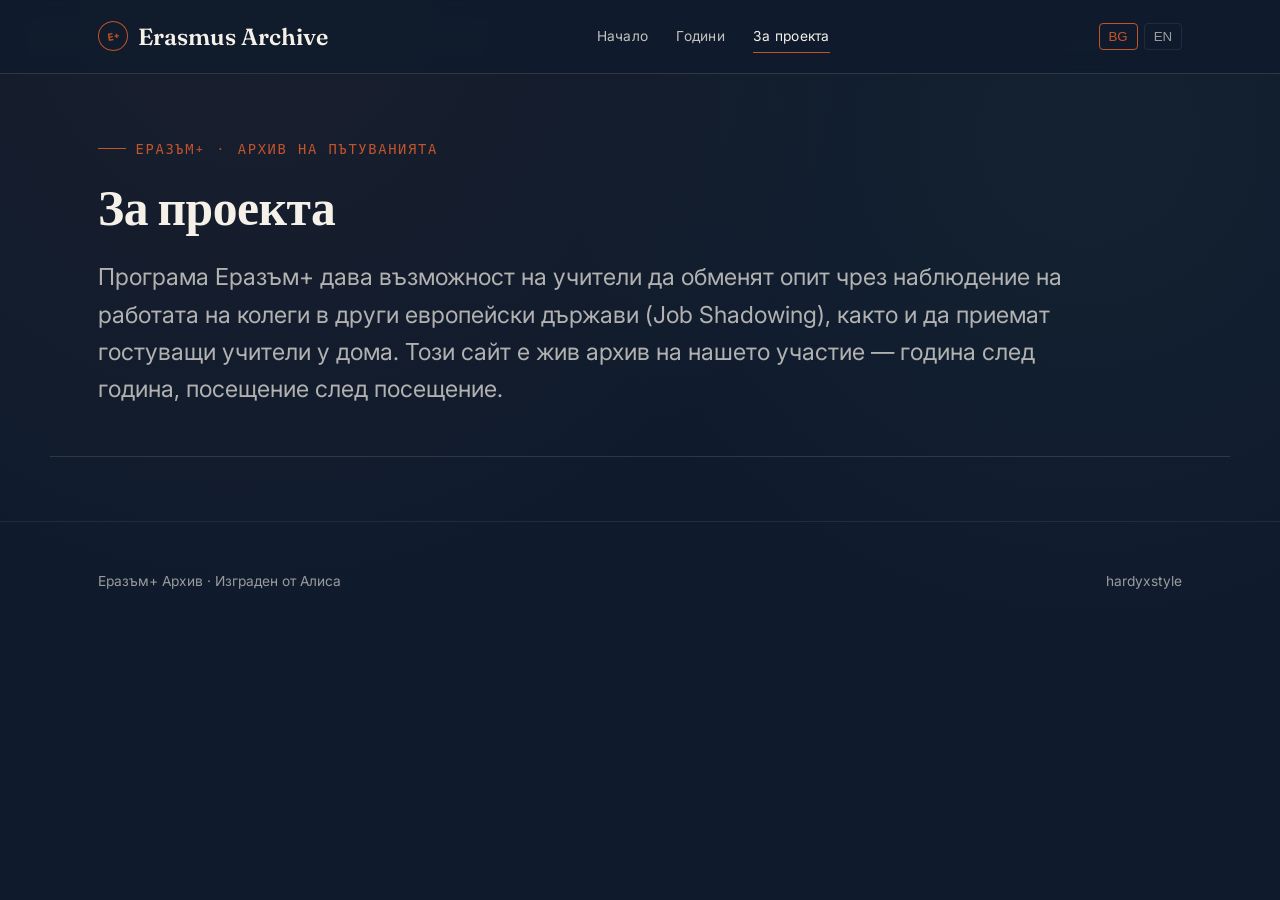
==== about.html @ c739f085 "Add files via upload" ====
<!DOCTYPE html>
<html lang="bg">
<head>
<meta charset="UTF-8">
<meta name="viewport" content="width=device-width, initial-scale=1.0">
<title>За проекта · Erasmus Archive</title>
<link rel="preconnect" href="https://fonts.googleapis.com">
<link href="https://fonts.googleapis.com/css2?family=Fraunces:ital,wght@0,500;0,600;1,500&family=Inter:wght@400;500;600&family=Space+Mono:wght@400;700&display=swap" rel="stylesheet">
<link rel="stylesheet" href="css/main.css">
</head>
<body>

<header class="site-header">
  <div class="container site-header__inner">
    <a href="index.html" class="brand">
      <span class="brand__mark">E+</span>
      <span>Erasmus Archive</span>
    </a>
    <nav class="main-nav" aria-label="Основна навигация">
      <a href="index.html" data-i18n="nav_home">Начало</a>
      <a href="years.html" data-i18n="nav_years">Години</a>
      <a href="about.html" aria-current="page" data-i18n="nav_about">За проекта</a>
    </nav>
    <div class="lang-switch" role="group" aria-label="Избор на език">
      <button data-lang="bg" aria-pressed="true">BG</button>
      <button data-lang="en" aria-pressed="false">EN</button>
    </div>
    <button class="nav-toggle" aria-label="Меню">☰</button>
  </div>
</header>

<main>
  <section class="year-hero container">
    <p class="hero__eyebrow" data-i18n="hero_eyebrow">Еразъм+ · Архив на пътуванията</p>
    <h1 class="year-hero__title" data-bg="За проекта" data-en="About the project" id="about-title">За проекта</h1>
    <p class="year-hero__summary" style="margin-top:1.5rem; max-width: 65ch;" data-bg="Програма Еразъм+ дава възможност на учители да обменят опит чрез наблюдение на работата на колеги в други европейски държави (Job Shadowing), както и да приемат гостуващи учители у дома. Този сайт е жив архив на нашето участие — година след година, посещение след посещение."
     data-en="The Erasmus+ programme allows teachers to exchange experience through Job Shadowing visits to colleagues in other European countries, as well as hosting visiting teachers at home. This site is a living archive of our participation — year after year, visit after visit."
     id="about-text">
      Програма Еразъм+ дава възможност на учители да обменят опит чрез наблюдение на работата на колеги в други европейски държави (Job Shadowing), както и да приемат гостуващи учители у дома. Този сайт е жив архив на нашето участие — година след година, посещение след посещение.
    </p>
  </section>
</main>

<footer class="site-footer">
  <div class="container site-footer__inner">
    <span data-i18n="footer_text">Еразъм+ Архив · Изграден от Алиса</span>
    <span>hardyxstyle</span>
  </div>
</footer>

<script src="data/index.js"></script>
<script src="js/common.js"></script>
<script>
  function renderAbout() {
    const lang = window.getLang();
    document.getElementById("about-title").textContent = document.getElementById("about-title").dataset[lang];
    document.getElementById("about-text").textContent = document.getElementById("about-text").dataset[lang];
  }
  document.addEventListener("DOMContentLoaded", () => { window.initLangSwitch(); window.initMobileNav(); renderAbout(); });
  document.addEventListener("langchange", renderAbout);
</script>
</body>
</html>
---- css/main.css ----
/* ============================================
   ERASMUS+ ARCHIVE — Design Tokens
   Концепция: пътен дневник / паспорт с печати
   ============================================ */

:root {
  /* Color tokens */
  --ink-900: #0F1B2D;       /* дълбоко мастилено синьо — основен фон */
  --ink-800: #16263D;       /* леко по-светъл слой */
  --ink-700: #1F3350;       /* карти/повърхности */
  --paper: #E8DCC8;         /* топъл пясъчен — "хартия" акценти */
  --paper-light: #F5F1E8;   /* почти бяло — текст на тъмно */
  --stamp: #C2542C;         /* ръждиво-оранжево — печат с мастило */
  --stamp-dark: #9E4322;
  --visited: #7A9B76;       /* мек зелен — посетени маркери */
  --line: rgba(232, 220, 200, 0.14);

  /* Type */
  --font-display: 'Fraunces', 'Georgia', serif;
  --font-body: 'Inter', -apple-system, sans-serif;
  --font-mono: 'Space Mono', monospace;

  /* Scale */
  --step--1: clamp(0.8rem, 0.78rem + 0.1vw, 0.875rem);
  --step-0: clamp(1rem, 0.96rem + 0.2vw, 1.125rem);
  --step-1: clamp(1.25rem, 1.18rem + 0.35vw, 1.5rem);
  --step-2: clamp(1.6rem, 1.45rem + 0.75vw, 2.1rem);
  --step-3: clamp(2.2rem, 1.9rem + 1.5vw, 3.2rem);
  --step-4: clamp(3rem, 2.4rem + 3vw, 5rem);

  --radius: 4px;
  --radius-lg: 10px;
  --ease: cubic-bezier(0.22, 1, 0.36, 1);
}

* { box-sizing: border-box; margin: 0; padding: 0; }

html { scroll-behavior: smooth; }
@media (prefers-reduced-motion: reduce) {
  html { scroll-behavior: auto; }
  *, *::before, *::after { animation-duration: 0.01ms !important; transition-duration: 0.01ms !important; }
}

body {
  background: var(--ink-900);
  color: var(--paper-light);
  font-family: var(--font-body);
  font-size: var(--step-0);
  line-height: 1.6;
  min-height: 100vh;
  background-image:
    radial-gradient(circle at 20% 0%, rgba(194, 84, 44, 0.06), transparent 45%),
    radial-gradient(circle at 85% 15%, rgba(122, 155, 118, 0.05), transparent 40%);
}

img, video { max-width: 100%; display: block; }
a { color: inherit; text-decoration: none; }

h1, h2, h3, h4 { font-family: var(--font-display); font-weight: 600; line-height: 1.1; letter-spacing: -0.01em; }

::selection { background: var(--stamp); color: var(--paper-light); }

:focus-visible {
  outline: 2px solid var(--stamp);
  outline-offset: 3px;
}
.intro-video-section video {
  width: 100%;
  max-width: 540px;
  border-radius: var(--radius-lg);
  border: 1px solid var(--line);
  background: var(--ink-700);
  display: block;
  margin-inline: 0;
}
.container {
  max-width: 1180px;
  margin-inline: auto;
  padding-inline: clamp(1.25rem, 4vw, 3rem);
}

/* ============ Header / Nav ============ */

.site-header {
  position: sticky;
  top: 0;
  z-index: 50;
  background: rgba(15, 27, 45, 0.82);
  backdrop-filter: blur(10px);
  border-bottom: 1px solid var(--line);
}

.site-header__inner {
  display: flex;
  align-items: center;
  justify-content: space-between;
  padding-block: 1.1rem;
}

.brand {
  display: flex;
  align-items: center;
  gap: 0.6rem;
  font-family: var(--font-display);
  font-size: var(--step-1);
  font-weight: 600;
}

.brand__mark {
  width: 30px;
  height: 30px;
  border: 1.5px solid var(--stamp);
  border-radius: 50%;
  display: grid;
  place-items: center;
  font-family: var(--font-mono);
  font-size: 0.65rem;
  color: var(--stamp);
  transform: rotate(-8deg);
}

.main-nav {
  display: flex;
  gap: 1.75rem;
  align-items: center;
  font-size: var(--step--1);
  letter-spacing: 0.02em;
}

.main-nav a {
  opacity: 0.78;
  transition: opacity 0.2s var(--ease);
  position: relative;
  padding-block: 0.25rem;
}
.main-nav a:hover, .main-nav a[aria-current="page"] { opacity: 1; }
.main-nav a[aria-current="page"]::after {
  content: '';
  position: absolute;
  left: 0; right: 0; bottom: -2px;
  height: 1.5px;
  background: var(--stamp);
}

.lang-switch {
  display: flex;
  gap: 0.4rem;
  font-family: var(--font-mono);
  font-size: 0.7rem;
}
.lang-switch button {
  background: none;
  border: 1px solid var(--line);
  color: var(--paper-light);
  opacity: 0.6;
  padding: 0.3rem 0.55rem;
  border-radius: var(--radius);
  cursor: pointer;
  transition: all 0.2s var(--ease);
}
.lang-switch button[aria-pressed="true"] {
  opacity: 1;
  border-color: var(--stamp);
  color: var(--stamp);
}

.nav-toggle {
  display: none;
  background: none;
  border: 1px solid var(--line);
  color: var(--paper-light);
  width: 38px; height: 38px;
  border-radius: var(--radius);
  cursor: pointer;
}

/* ============ Hero ============ */

.hero {
  padding-block: clamp(3.5rem, 10vw, 7rem) clamp(3rem, 8vw, 5rem);
  position: relative;
  overflow: hidden;
}

.hero__eyebrow {
  font-family: var(--font-mono);
  font-size: var(--step--1);
  color: var(--stamp);
  text-transform: uppercase;
  letter-spacing: 0.12em;
  display: flex;
  align-items: center;
  gap: 0.6rem;
  margin-bottom: 1.25rem;
}
.hero__eyebrow::before {
  content: '';
  width: 28px; height: 1px;
  background: var(--stamp);
}

.hero__title {
  font-size: var(--step-4);
  max-width: 14ch;
  margin-bottom: 1.5rem;
}
.hero__title em {
  font-style: italic;
  color: var(--paper);
  position: relative;
}

.hero__lede {
  font-size: var(--step-1);
  max-width: 46ch;
  opacity: 0.75;
  margin-bottom: 2.5rem;
}

.hero__actions { display: flex; gap: 1rem; flex-wrap: wrap; }

.btn {
  display: inline-flex;
  align-items: center;
  gap: 0.5rem;
  padding: 0.85rem 1.5rem;
  border-radius: var(--radius);
  font-size: var(--step--1);
  font-weight: 500;
  letter-spacing: 0.01em;
  cursor: pointer;
  transition: transform 0.25s var(--ease), background 0.25s var(--ease);
  border: 1px solid transparent;
}
.btn:hover { transform: translateY(-2px); }
.btn--primary { background: var(--stamp); color: var(--paper-light); }
.btn--primary:hover { background: var(--stamp-dark); }
.btn--ghost { border-color: var(--line); color: var(--paper-light); }
.btn--ghost:hover { border-color: var(--stamp); }

/* Hero stat strip — passport-style stamps */
.hero__stats {
  display: flex;
  gap: clamp(1.5rem, 4vw, 3rem);
  margin-top: 4rem;
  flex-wrap: wrap;
}
.stat {
  border-left: 1px solid var(--line);
  padding-left: 1.25rem;
}
.stat__num { font-family: var(--font-display); font-size: var(--step-2); color: var(--paper); display: block; }
.stat__label { font-size: var(--step--1); opacity: 0.6; font-family: var(--font-mono); text-transform: uppercase; letter-spacing: 0.06em; }

/* ============ Years timeline (passport pages) ============ */

.years-section { padding-block: clamp(2.5rem, 6vw, 5rem); }

.section-head {
  display: flex;
  justify-content: space-between;
  align-items: flex-end;
  margin-bottom: 2.5rem;
  flex-wrap: wrap;
  gap: 1rem;
}
.section-head h2 { font-size: var(--step-3); }
.section-head p { opacity: 0.6; max-width: 40ch; }

.years-grid {
  display: grid;
  grid-template-columns: repeat(auto-fill, minmax(280px, 1fr));
  gap: 1.5rem;
}

.year-card {
  background: var(--ink-700);
  border: 1px solid var(--line);
  border-radius: var(--radius-lg);
  padding: 1.75rem;
  position: relative;
  overflow: hidden;
  transition: border-color 0.3s var(--ease), transform 0.3s var(--ease);
}
.year-card:hover { border-color: rgba(194, 84, 44, 0.45); transform: translateY(-4px); }

.year-card--current::before {
  content: 'Текуща';
  position: absolute;
  top: 1rem; right: 1rem;
  font-family: var(--font-mono);
  font-size: 0.65rem;
  background: var(--stamp);
  color: var(--paper-light);
  padding: 0.2rem 0.55rem;
  border-radius: 100px;
  letter-spacing: 0.05em;
}

.year-card__period {
  font-family: var(--font-mono);
  font-size: 0.7rem;
  color: var(--stamp);
  letter-spacing: 0.08em;
  text-transform: uppercase;
}
.year-card__title { font-size: var(--step-2); margin-block: 0.4rem 0.75rem; }
.year-card__desc { opacity: 0.65; font-size: var(--step--1); margin-bottom: 1.25rem; }

.year-card__stamps {
  display: flex;
  gap: 0.5rem;
  flex-wrap: wrap;
}
.country-stamp {
  font-family: var(--font-mono);
  font-size: 0.7rem;
  border: 1px solid var(--line);
  border-radius: 100px;
  padding: 0.3rem 0.7rem;
  display: flex;
  align-items: center;
  gap: 0.35rem;
}
.country-stamp__dot { width: 6px; height: 6px; border-radius: 50%; background: var(--visited); }

/* ============ Footer ============ */

.site-footer {
  border-top: 1px solid var(--line);
  padding-block: 3rem;
  margin-top: 4rem;
  opacity: 0.6;
  font-size: var(--step--1);
}
.site-footer__inner {
  display: flex;
  justify-content: space-between;
  flex-wrap: wrap;
  gap: 1rem;
}

/* ============ Year page ============ */

.year-hero {
  padding-block: clamp(2.5rem, 6vw, 4rem) clamp(2rem, 5vw, 3rem);
  border-bottom: 1px solid var(--line);
}

.breadcrumb {
  font-family: var(--font-mono);
  font-size: var(--step--1);
  opacity: 0.55;
  margin-bottom: 1.5rem;
  display: flex;
  gap: 0.5rem;
  align-items: center;
}
.breadcrumb a { opacity: 0.8; }
.breadcrumb a:hover { color: var(--stamp); opacity: 1; }

.year-hero__title { font-size: var(--step-3); margin-bottom: 0.75rem; }
.year-hero__summary { opacity: 0.7; max-width: 60ch; font-size: var(--step-1); }

.visits-section { padding-block: clamp(2.5rem, 6vw, 4rem); }

.visit-group-label {
  font-family: var(--font-mono);
  font-size: var(--step--1);
  text-transform: uppercase;
  letter-spacing: 0.08em;
  color: var(--stamp);
  margin-bottom: 1.25rem;
  margin-top: 2.5rem;
}
.visit-group-label:first-child { margin-top: 0; }

.visits-grid {
  display: grid;
  grid-template-columns: repeat(auto-fill, minmax(300px, 1fr));
  gap: 1.5rem;
}

.visit-card {
  background: var(--ink-700);
  border: 1px solid var(--line);
  border-radius: var(--radius-lg);
  overflow: hidden;
  transition: transform 0.3s var(--ease), border-color 0.3s var(--ease);
  display: flex;
  flex-direction: column;
}
.visit-card:hover { transform: translateY(-4px); border-color: rgba(194, 84, 44, 0.45); }

.visit-card__media {
  aspect-ratio: 4/3;
  background: linear-gradient(135deg, var(--ink-800), var(--ink-700));
  position: relative;
  display: grid;
  place-items: center;
  overflow: hidden;
}
.visit-card__media img { width: 100%; height: 100%; object-fit: cover; }
.visit-card__media-placeholder {
  font-family: var(--font-mono);
  font-size: 0.7rem;
  opacity: 0.3;
  text-transform: uppercase;
  letter-spacing: 0.1em;
}

.visit-card__body { padding: 1.25rem 1.4rem 1.5rem; flex: 1; display: flex; flex-direction: column; }
.visit-card__type {
  font-family: var(--font-mono);
  font-size: 0.65rem;
  text-transform: uppercase;
  letter-spacing: 0.06em;
  opacity: 0.5;
  margin-bottom: 0.4rem;
}
.visit-card__country { font-size: var(--step-1); margin-bottom: 0.5rem; }
.visit-card__desc { opacity: 0.65; font-size: var(--step--1); flex: 1; margin-bottom: 1rem; }
.visit-card__link {
  font-family: var(--font-mono);
  font-size: 0.72rem;
  color: var(--stamp);
  display: inline-flex;
  align-items: center;
  gap: 0.4rem;
}

/* ============ Visit page ============ */

.visit-hero {
  padding-block: clamp(2.5rem, 6vw, 4rem) clamp(2rem, 5vw, 3rem);
  border-bottom: 1px solid var(--line);
}

.visit-hero__meta {
  display: flex;
  gap: 1.5rem;
  flex-wrap: wrap;
  margin-top: 1.5rem;
  font-family: var(--font-mono);
  font-size: var(--step--1);
  opacity: 0.6;
}
.visit-hero__meta span { display: flex; align-items: center; gap: 0.4rem; }

.visit-hero__title { font-size: var(--step-3); margin-bottom: 0.5rem; }
.visit-hero__desc { opacity: 0.7; max-width: 60ch; font-size: var(--step-0); margin-top: 1rem; }

.gallery-section { padding-block: clamp(2.5rem, 6vw, 4rem); }

.gallery-grid {
  display: grid;
  grid-template-columns: repeat(auto-fill, minmax(220px, 1fr));
  gap: 0.85rem;
}

.gallery-item {
  aspect-ratio: 1;
  border-radius: var(--radius);
  overflow: hidden;
  cursor: pointer;
  position: relative;
  background: var(--ink-700);
  border: 1px solid var(--line);
}
.gallery-item img, .gallery-item video {
  width: 100%; height: 100%; object-fit: cover;
  transition: transform 0.4s var(--ease);
}
.gallery-item:hover img, .gallery-item:hover video { transform: scale(1.06); }

.gallery-item__play {
  position: absolute;
  inset: 0;
  display: grid;
  place-items: center;
  background: rgba(15,27,45,0.25);
}
.gallery-item__play svg { width: 36px; height: 36px; filter: drop-shadow(0 2px 6px rgba(0,0,0,0.4)); }

.gallery-empty {
  opacity: 0.5;
  font-family: var(--font-mono);
  font-size: var(--step--1);
  padding: 3rem 0;
  text-align: center;
  border: 1px dashed var(--line);
  border-radius: var(--radius-lg);
}

/* Lightbox */
.lightbox {
  position: fixed;
  inset: 0;
  background: rgba(8, 14, 23, 0.96);
  z-index: 100;
  display: none;
  align-items: center;
  justify-content: center;
  padding: clamp(1rem, 4vw, 3rem);
}
.lightbox.is-open { display: flex; }
.lightbox__content { max-width: 1100px; max-height: 85vh; width: 100%; }
.lightbox__content img, .lightbox__content video { max-height: 85vh; margin-inline: auto; border-radius: var(--radius); }
.lightbox__content iframe { width: 100%; aspect-ratio: 16/9; border: none; border-radius: var(--radius); }

.lightbox__close, .lightbox__nav {
  position: absolute;
  background: rgba(232,220,200,0.08);
  border: 1px solid var(--line);
  color: var(--paper-light);
  cursor: pointer;
  border-radius: 50%;
  width: 44px; height: 44px;
  display: grid;
  place-items: center;
  font-size: 1.1rem;
  transition: background 0.2s var(--ease);
}
.lightbox__close:hover, .lightbox__nav:hover { background: rgba(194,84,44,0.3); }
.lightbox__close { top: 1.5rem; right: 1.5rem; }
.lightbox__nav--prev { left: 1.5rem; top: 50%; transform: translateY(-50%); }
.lightbox__nav--next { right: 1.5rem; top: 50%; transform: translateY(-50%); }

/* ============ Itinerary (day-by-day journal) ============ */

.itinerary-section { padding-block: clamp(2rem, 5vw, 3.5rem) 0; }

.itinerary-section .section-head h2 { font-size: var(--step-2); }

.itinerary {
  position: relative;
  margin-top: 1rem;
}
.itinerary::before {
  content: '';
  position: absolute;
  left: 19px;
  top: 10px;
  bottom: 10px;
  width: 1px;
  background: var(--line);
}

.itinerary-day {
  position: relative;
  padding-left: 56px;
  margin-bottom: 2.25rem;
}
.itinerary-day:last-child { margin-bottom: 0; }

.itinerary-day__marker {
  position: absolute;
  left: 0; top: 2px;
  width: 40px; height: 40px;
  border-radius: 50%;
  background: var(--ink-700);
  border: 1px solid var(--stamp);
  display: grid;
  place-items: center;
  font-family: var(--font-mono);
  font-size: 0.7rem;
  color: var(--stamp);
  font-weight: 700;
}

.itinerary-day__title {
  font-size: var(--step-1);
  margin-bottom: 0.6rem;
  padding-top: 0.35rem;
}

.itinerary-day__text {
  opacity: 0.72;
  font-size: var(--step--1);
  max-width: 68ch;
}
.itinerary-day__text p { margin-bottom: 0.85rem; }
.itinerary-day__text p:last-child { margin-bottom: 0; }

.itinerary-day__photos {
  display: grid;
  grid-template-columns: repeat(auto-fill, minmax(110px, 1fr));
  gap: 0.5rem;
  margin-top: 1rem;
  max-width: 520px;
}
.itinerary-day__photo {
  aspect-ratio: 1;
  border-radius: var(--radius);
  overflow: hidden;
  cursor: pointer;
  border: 1px solid var(--line);
  background: var(--ink-700);
}
.itinerary-day__photo img {
  width: 100%; height: 100%; object-fit: cover;
  transition: transform 0.35s var(--ease);
}
.itinerary-day__photo:hover img { transform: scale(1.08); }

/* ============ Responsive ============ */

@media (max-width: 760px) {
  .main-nav { display: none; }
  .nav-toggle { display: grid; place-items: center; }
  .hero__title { font-size: var(--step-3); }

  .main-nav.is-open {
    display: flex;
    flex-direction: column;
    position: absolute;
    top: 100%;
    left: 0; right: 0;
    background: var(--ink-800);
    border-bottom: 1px solid var(--line);
    padding: 1rem clamp(1.25rem, 4vw, 3rem) 1.5rem;
    gap: 1rem;
  }
}
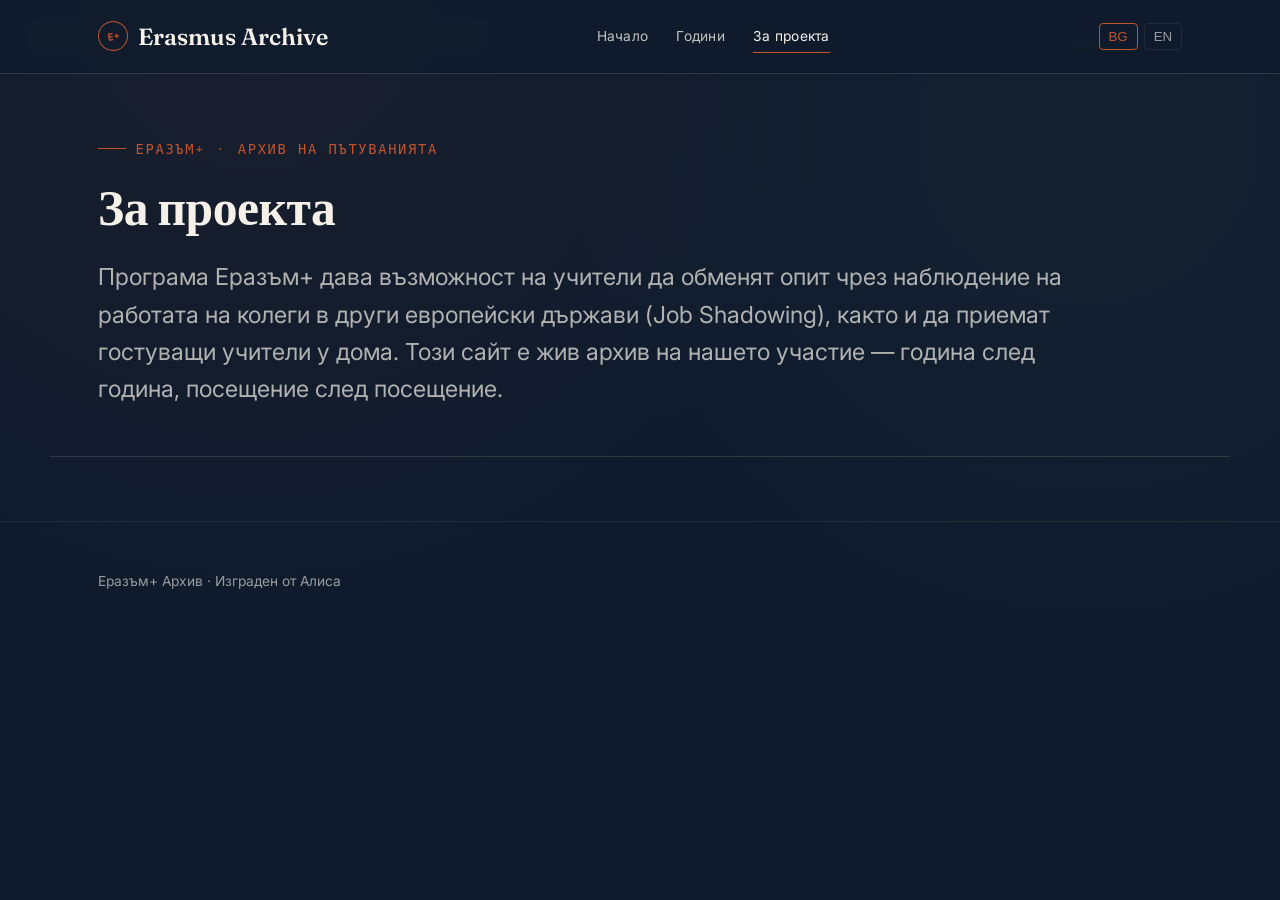
==== commit 7783bea0: "Update about.html" ====
--- a/about.html
+++ b/about.html
@@ -43,8 +43,8 @@
 
 <footer class="site-footer">
   <div class="container site-footer__inner">
-    <span data-i18n="footer_text">Еразъм+ Архив · Изграден от Алиса</span>
-    <span>hardyxstyle</span>
+    <span data-i18n="footer_text">Еразъм+ Архив · ППМГ "Акад. Никола Обрешков" - гр. Бургас</span>
+   
   </div>
 </footer>
 
--- a/css/main.css
+++ b/css/main.css
@@ -64,15 +64,7 @@
   outline: 2px solid var(--stamp);
   outline-offset: 3px;
 }
-.intro-video-section video {
-  width: 100%;
-  max-width: 540px;
-  border-radius: var(--radius-lg);
-  border: 1px solid var(--line);
-  background: var(--ink-700);
-  display: block;
-  margin-inline: 0;
-}
+
 .container {
   max-width: 1180px;
   margin-inline: auto;
@@ -492,7 +484,19 @@
   border-radius: var(--radius-lg);
 }
 
-/* Lightbox */
+.gallery-load-more {
+  display: flex;
+  justify-content: center;
+  margin-top: 2rem;
+}
+.gallery-load-more__count {
+  opacity: 0.5;
+  font-family: var(--font-mono);
+  font-size: 0.7rem;
+  margin-left: 0.4rem;
+}
+
+/* ============ Lightbox */
 .lightbox {
   position: fixed;
   inset: 0;
@@ -507,6 +511,7 @@
 .lightbox__content { max-width: 1100px; max-height: 85vh; width: 100%; }
 .lightbox__content img, .lightbox__content video { max-height: 85vh; margin-inline: auto; border-radius: var(--radius); }
 .lightbox__content iframe { width: 100%; aspect-ratio: 16/9; border: none; border-radius: var(--radius); }
+.lightbox__content iframe.is-vertical { width: auto; height: 80vh; aspect-ratio: 9/16; margin-inline: auto; max-width: 100%; }
 
 .lightbox__close, .lightbox__nav {
   position: absolute;
@@ -525,6 +530,38 @@
 .lightbox__close { top: 1.5rem; right: 1.5rem; }
 .lightbox__nav--prev { left: 1.5rem; top: 50%; transform: translateY(-50%); }
 .lightbox__nav--next { right: 1.5rem; top: 50%; transform: translateY(-50%); }
+
+/* ============ Intro video ============ */
+
+.intro-video-section {
+  padding-block: clamp(1.5rem, 4vw, 2.5rem) 0;
+}
+
+.intro-video-section video {
+  width: 100%;
+  max-width: 540px;
+  border-radius: var(--radius-lg);
+  border: 1px solid var(--line);
+  background: var(--ink-700);
+  display: block;
+  margin-inline: 0;
+}
+
+.intro-video-section iframe {
+  width: 100%;
+  max-width: 540px;
+  aspect-ratio: 16/9;
+  border: 1px solid var(--line);
+  border-radius: var(--radius-lg);
+  background: var(--ink-700);
+  display: block;
+}
+.intro-video-section iframe.is-vertical {
+  width: 304px;
+  max-width: 100%;
+  aspect-ratio: 9/16;
+  height: auto;
+}
 
 /* ============ Itinerary (day-by-day journal) ============ */
 
